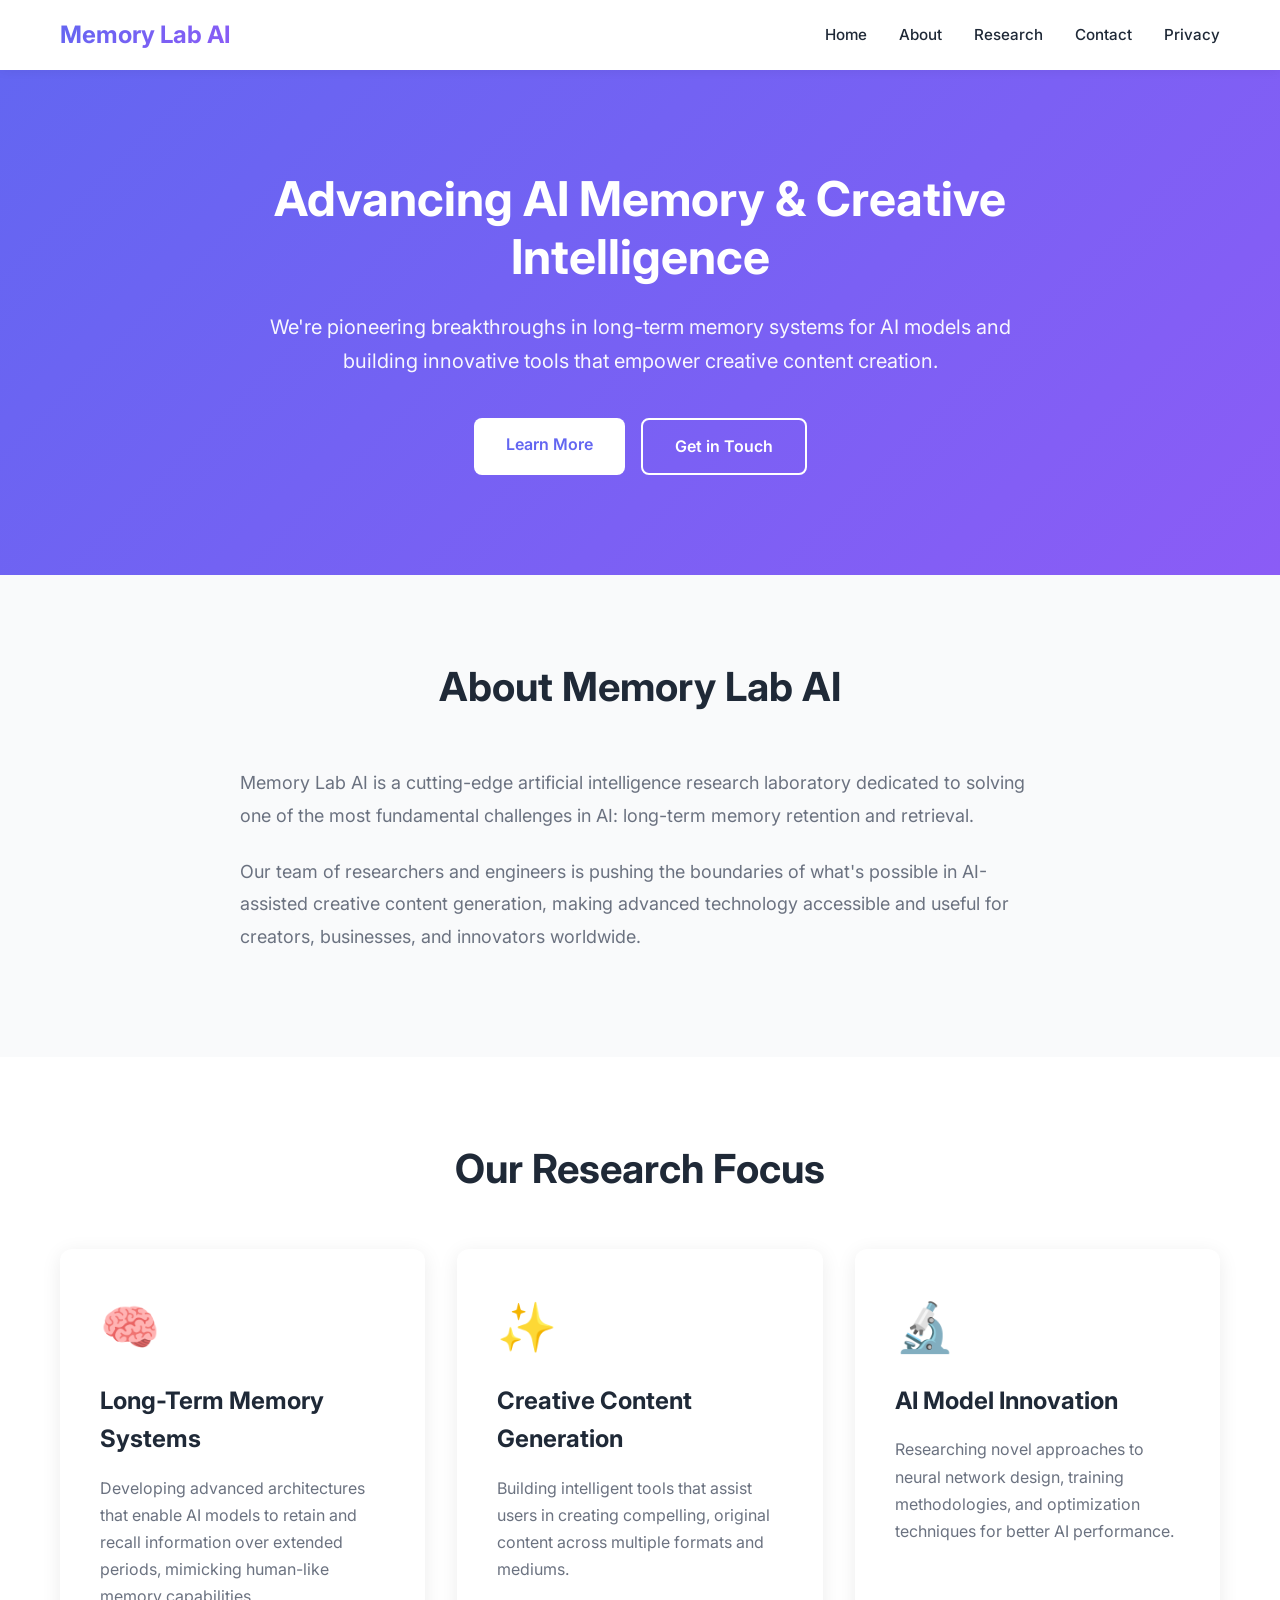
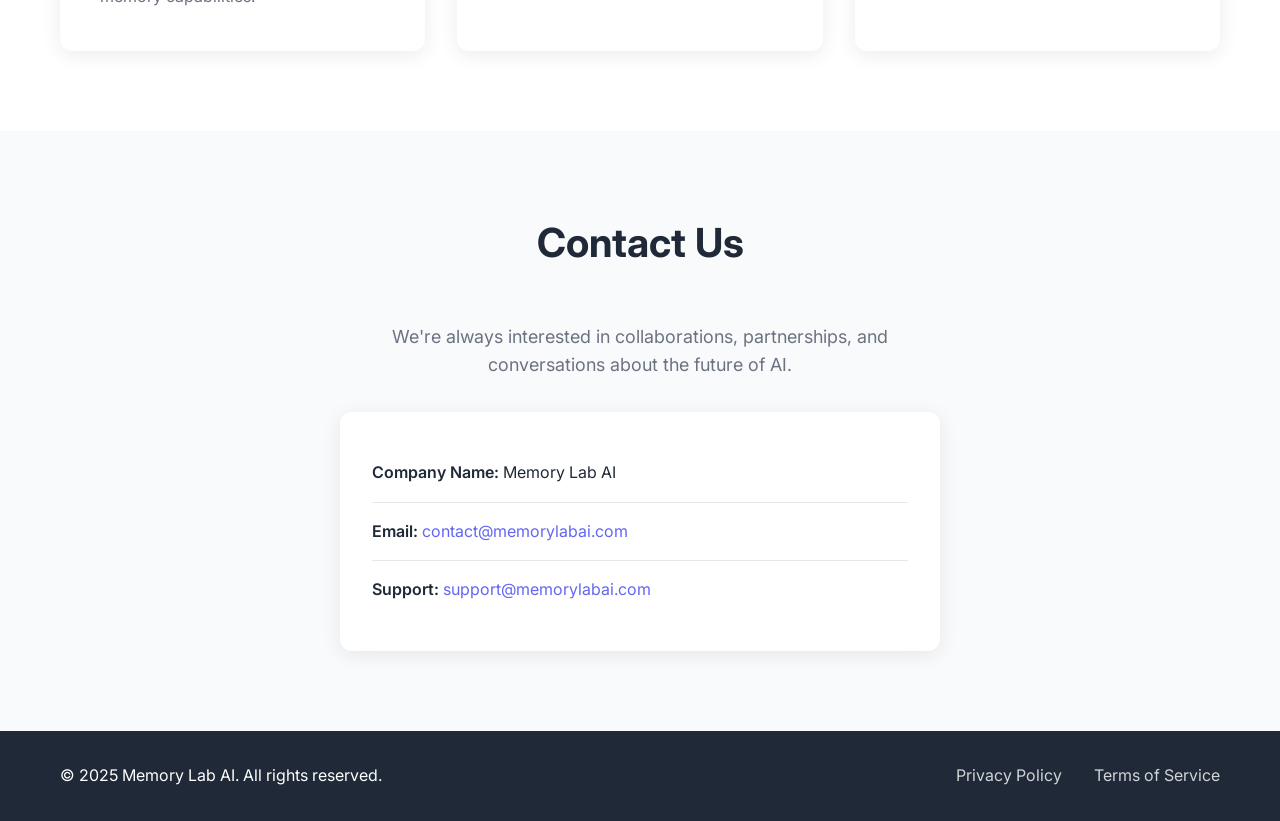
==== index.html @ feb16cbe "Add files via upload" ====
<!DOCTYPE html>
<html lang="en">
<head>
    <meta charset="UTF-8">
    <meta name="viewport" content="width=device-width, initial-scale=1.0">
    <meta name="description" content="Memory Lab AI - An AI research lab focused on improving long-term memory of AI models and building creative content for users.">
    <meta name="keywords" content="AI, Artificial Intelligence, Machine Learning, Long-term Memory, Creative Content, AI Research">
    <meta name="author" content="Memory Lab AI">
    <title>Memory Lab AI - Advancing AI Memory & Creative Content</title>
    <link rel="stylesheet" href="styles.css">
    <link rel="preconnect" href="https://fonts.googleapis.com">
    <link rel="preconnect" href="https://fonts.gstatic.com" crossorigin>
    <link href="https://fonts.googleapis.com/css2?family=Inter:wght@300;400;500;600;700&display=swap" rel="stylesheet">
</head>
<body>
    <!-- Navigation -->
    <nav class="navbar">
        <div class="container">
            <div class="nav-brand">
                <h1>Memory Lab AI</h1>
            </div>
            <ul class="nav-menu">
                <li><a href="#home">Home</a></li>
                <li><a href="#about">About</a></li>
                <li><a href="#research">Research</a></li>
                <li><a href="#contact">Contact</a></li>
                <li><a href="privacy.html">Privacy</a></li>
            </ul>
        </div>
    </nav>

    <!-- Hero Section -->
    <section id="home" class="hero">
        <div class="container">
            <div class="hero-content">
                <h2 class="hero-title">Advancing AI Memory & Creative Intelligence</h2>
                <p class="hero-subtitle">We're pioneering breakthroughs in long-term memory systems for AI models and building innovative tools that empower creative content creation.</p>
                <div class="hero-buttons">
                    <a href="#about" class="btn btn-primary">Learn More</a>
                    <a href="#contact" class="btn btn-secondary">Get in Touch</a>
                </div>
            </div>
        </div>
    </section>

    <!-- About Section -->
    <section id="about" class="about">
        <div class="container">
            <h2 class="section-title">About Memory Lab AI</h2>
            <div class="about-content">
                <p>Memory Lab AI is a cutting-edge artificial intelligence research laboratory dedicated to solving one of the most fundamental challenges in AI: long-term memory retention and retrieval.</p>
                <p>Our team of researchers and engineers is pushing the boundaries of what's possible in AI-assisted creative content generation, making advanced technology accessible and useful for creators, businesses, and innovators worldwide.</p>
            </div>
        </div>
    </section>

    <!-- Research Areas -->
    <section id="research" class="research">
        <div class="container">
            <h2 class="section-title">Our Research Focus</h2>
            <div class="research-grid">
                <div class="research-card">
                    <div class="card-icon">🧠</div>
                    <h3>Long-Term Memory Systems</h3>
                    <p>Developing advanced architectures that enable AI models to retain and recall information over extended periods, mimicking human-like memory capabilities.</p>
                </div>
                <div class="research-card">
                    <div class="card-icon">✨</div>
                    <h3>Creative Content Generation</h3>
                    <p>Building intelligent tools that assist users in creating compelling, original content across multiple formats and mediums.</p>
                </div>
                <div class="research-card">
                    <div class="card-icon">🔬</div>
                    <h3>AI Model Innovation</h3>
                    <p>Researching novel approaches to neural network design, training methodologies, and optimization techniques for better AI performance.</p>
                </div>
            </div>
        </div>
    </section>

    <!-- Contact Section -->
    <section id="contact" class="contact">
        <div class="container">
            <h2 class="section-title">Contact Us</h2>
            <div class="contact-content">
                <p>We're always interested in collaborations, partnerships, and conversations about the future of AI.</p>
                <div class="contact-info">
                    <div class="contact-item">
                        <strong>Company Name:</strong> Memory Lab AI
                    </div>
                    <div class="contact-item">
                        <strong>Email:</strong> <a href="mailto:contact@memorylabai.com">contact@memorylabai.com</a>
                    </div>
                    <div class="contact-item">
                        <strong>Support:</strong> <a href="mailto:support@memorylabai.com">support@memorylabai.com</a>
                    </div>
                </div>
            </div>
        </div>
    </section>

    <!-- Footer -->
    <footer class="footer">
        <div class="container">
            <div class="footer-content">
                <p>&copy; 2025 Memory Lab AI. All rights reserved.</p>
                <div class="footer-links">
                    <a href="privacy.html">Privacy Policy</a>
                    <a href="terms.html">Terms of Service</a>
                </div>
            </div>
        </div>
    </footer>

    <script src="script.js"></script>
</body>
</html>
---- styles.css ----
/* Reset and Base Styles */
* {
    margin: 0;
    padding: 0;
    box-sizing: border-box;
}

:root {
    --primary-color: #6366f1;
    --primary-dark: #4f46e5;
    --secondary-color: #8b5cf6;
    --text-dark: #1f2937;
    --text-light: #6b7280;
    --background: #ffffff;
    --background-alt: #f9fafb;
    --border-color: #e5e7eb;
    --gradient: linear-gradient(135deg, #6366f1 0%, #8b5cf6 100%);
}

html {
    scroll-behavior: smooth;
}

body {
    font-family: 'Inter', -apple-system, BlinkMacSystemFont, 'Segoe UI', Roboto, Oxygen, Ubuntu, Cantarell, sans-serif;
    line-height: 1.6;
    color: var(--text-dark);
    background-color: var(--background);
}

.container {
    max-width: 1200px;
    margin: 0 auto;
    padding: 0 20px;
}

/* Navigation */
.navbar {
    background: var(--background);
    box-shadow: 0 2px 10px rgba(0, 0, 0, 0.05);
    position: sticky;
    top: 0;
    z-index: 1000;
    padding: 1rem 0;
}

.navbar .container {
    display: flex;
    justify-content: space-between;
    align-items: center;
}

.nav-brand h1 {
    font-size: 1.5rem;
    font-weight: 700;
    background: var(--gradient);
    -webkit-background-clip: text;
    -webkit-text-fill-color: transparent;
    background-clip: text;
}

.nav-menu {
    display: flex;
    list-style: none;
    gap: 2rem;
    align-items: center;
}

.nav-menu a {
    color: var(--text-dark);
    text-decoration: none;
    font-weight: 500;
    font-size: 0.95rem;
    transition: color 0.3s ease;
}

.nav-menu a:hover {
    color: var(--primary-color);
}

/* Hero Section */
.hero {
    background: var(--gradient);
    color: white;
    padding: 100px 0;
    text-align: center;
}

.hero-content {
    max-width: 800px;
    margin: 0 auto;
}

.hero-title {
    font-size: 3rem;
    font-weight: 700;
    margin-bottom: 1.5rem;
    line-height: 1.2;
}

.hero-subtitle {
    font-size: 1.25rem;
    margin-bottom: 2.5rem;
    opacity: 0.95;
    line-height: 1.7;
}

.hero-buttons {
    display: flex;
    gap: 1rem;
    justify-content: center;
    flex-wrap: wrap;
}

.btn {
    padding: 14px 32px;
    font-size: 1rem;
    font-weight: 600;
    border-radius: 8px;
    text-decoration: none;
    transition: all 0.3s ease;
    display: inline-block;
}

.btn-primary {
    background: white;
    color: var(--primary-color);
}

.btn-primary:hover {
    transform: translateY(-2px);
    box-shadow: 0 10px 25px rgba(0, 0, 0, 0.2);
}

.btn-secondary {
    background: transparent;
    color: white;
    border: 2px solid white;
}

.btn-secondary:hover {
    background: white;
    color: var(--primary-color);
}

/* Section Styles */
section {
    padding: 80px 0;
}

.section-title {
    font-size: 2.5rem;
    font-weight: 700;
    text-align: center;
    margin-bottom: 3rem;
    color: var(--text-dark);
}

/* About Section */
.about {
    background: var(--background-alt);
}

.about-content {
    max-width: 800px;
    margin: 0 auto;
}

.about-content p {
    font-size: 1.125rem;
    line-height: 1.8;
    color: var(--text-light);
    margin-bottom: 1.5rem;
}

/* Research Section */
.research {
    background: var(--background);
}

.research-grid {
    display: grid;
    grid-template-columns: repeat(auto-fit, minmax(300px, 1fr));
    gap: 2rem;
    margin-top: 3rem;
}

.research-card {
    background: white;
    padding: 2.5rem;
    border-radius: 12px;
    box-shadow: 0 4px 20px rgba(0, 0, 0, 0.08);
    transition: transform 0.3s ease, box-shadow 0.3s ease;
}

.research-card:hover {
    transform: translateY(-5px);
    box-shadow: 0 8px 30px rgba(0, 0, 0, 0.12);
}

.card-icon {
    font-size: 3rem;
    margin-bottom: 1rem;
}

.research-card h3 {
    font-size: 1.5rem;
    margin-bottom: 1rem;
    color: var(--text-dark);
}

.research-card p {
    color: var(--text-light);
    line-height: 1.7;
}

/* Contact Section */
.contact {
    background: var(--background-alt);
}

.contact-content {
    max-width: 600px;
    margin: 0 auto;
    text-align: center;
}

.contact-content p {
    font-size: 1.125rem;
    color: var(--text-light);
    margin-bottom: 2rem;
}

.contact-info {
    background: white;
    padding: 2rem;
    border-radius: 12px;
    box-shadow: 0 4px 20px rgba(0, 0, 0, 0.08);
    text-align: left;
}

.contact-item {
    padding: 1rem 0;
    border-bottom: 1px solid var(--border-color);
    font-size: 1rem;
}

.contact-item:last-child {
    border-bottom: none;
}

.contact-item strong {
    color: var(--text-dark);
    font-weight: 600;
}

.contact-item a {
    color: var(--primary-color);
    text-decoration: none;
    transition: color 0.3s ease;
}

.contact-item a:hover {
    color: var(--primary-dark);
}

/* Footer */
.footer {
    background: var(--text-dark);
    color: white;
    padding: 2rem 0;
    text-align: center;
}

.footer-content {
    display: flex;
    justify-content: space-between;
    align-items: center;
    flex-wrap: wrap;
    gap: 1rem;
}

.footer-links {
    display: flex;
    gap: 2rem;
}

.footer-links a {
    color: white;
    text-decoration: none;
    opacity: 0.8;
    transition: opacity 0.3s ease;
}

.footer-links a:hover {
    opacity: 1;
}

/* Responsive Design */
@media (max-width: 768px) {
    .nav-menu {
        gap: 1rem;
        font-size: 0.875rem;
    }

    .hero-title {
        font-size: 2rem;
    }

    .hero-subtitle {
        font-size: 1rem;
    }

    .section-title {
        font-size: 2rem;
    }

    .research-grid {
        grid-template-columns: 1fr;
    }

    .footer-content {
        flex-direction: column;
        text-align: center;
    }
}

@media (max-width: 480px) {
    .nav-menu {
        flex-direction: column;
        gap: 0.5rem;
    }

    .hero {
        padding: 60px 0;
    }

    section {
        padding: 60px 0;
    }
}
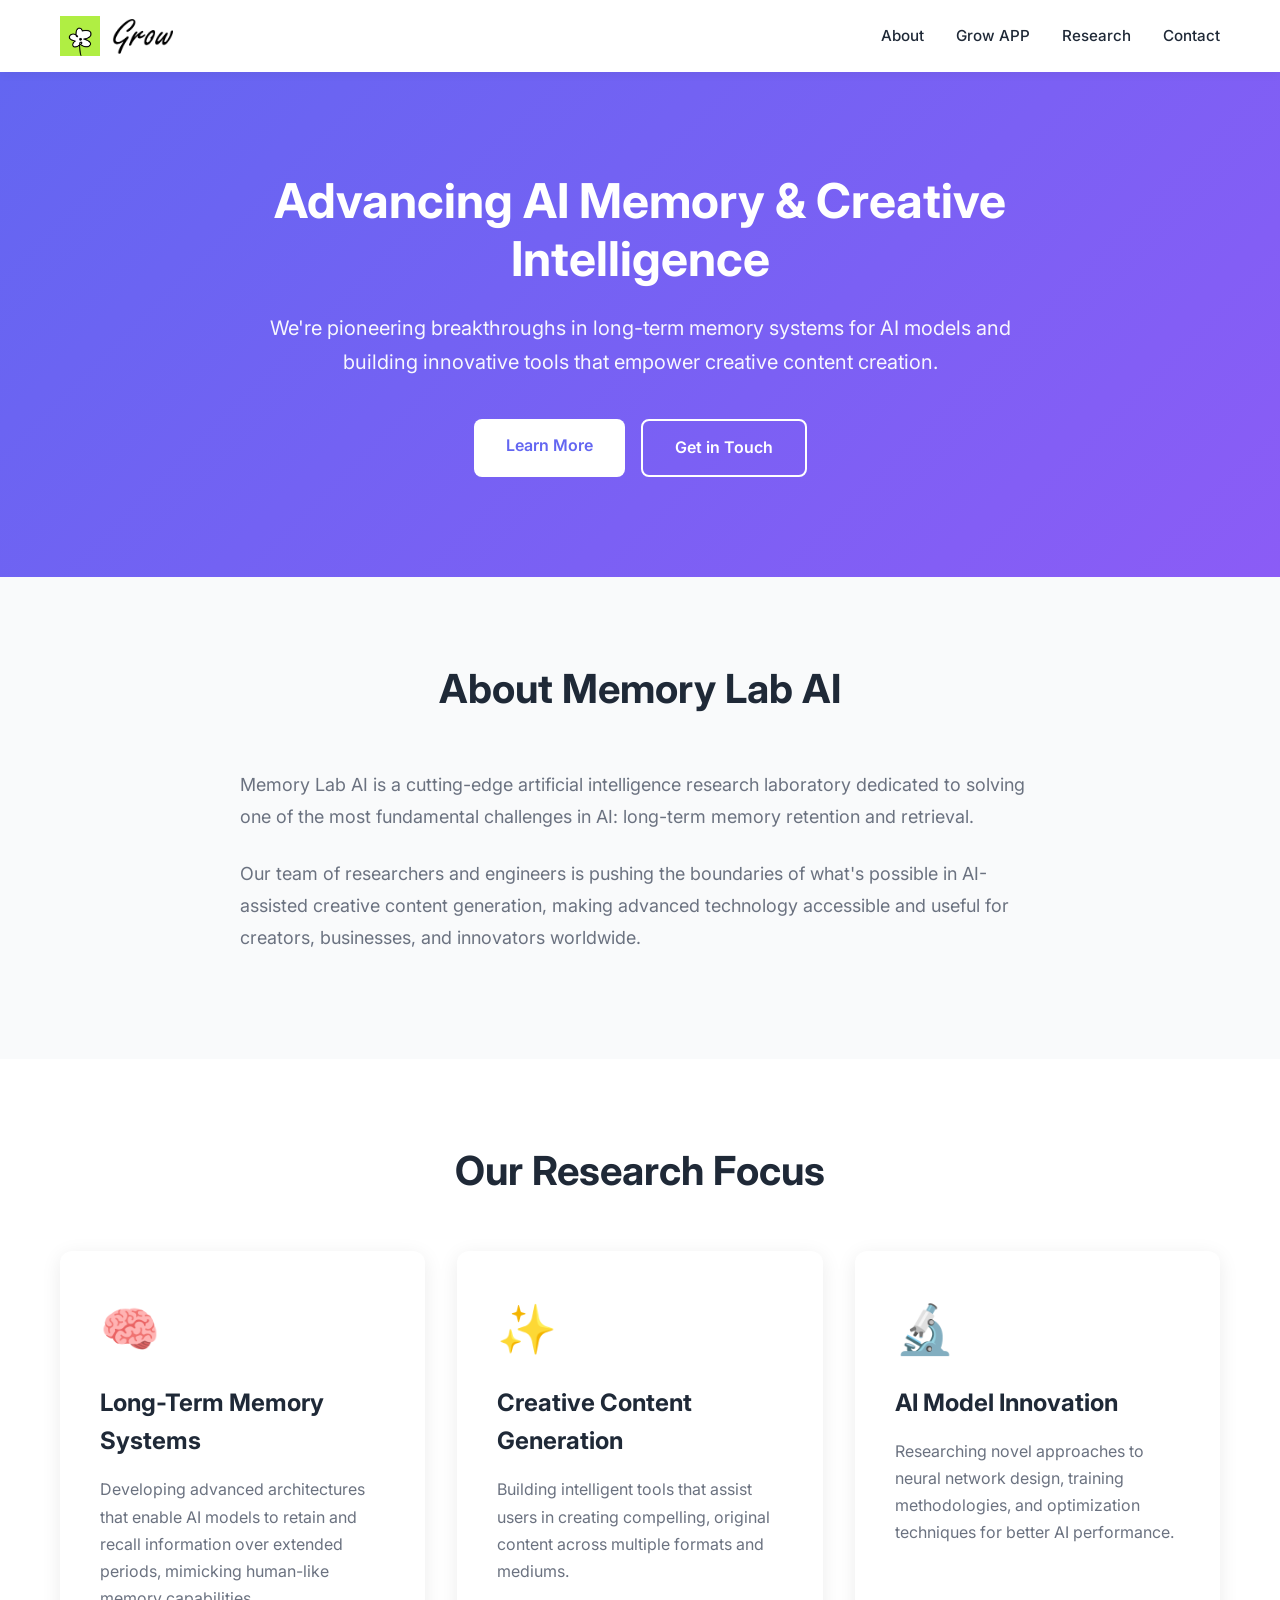
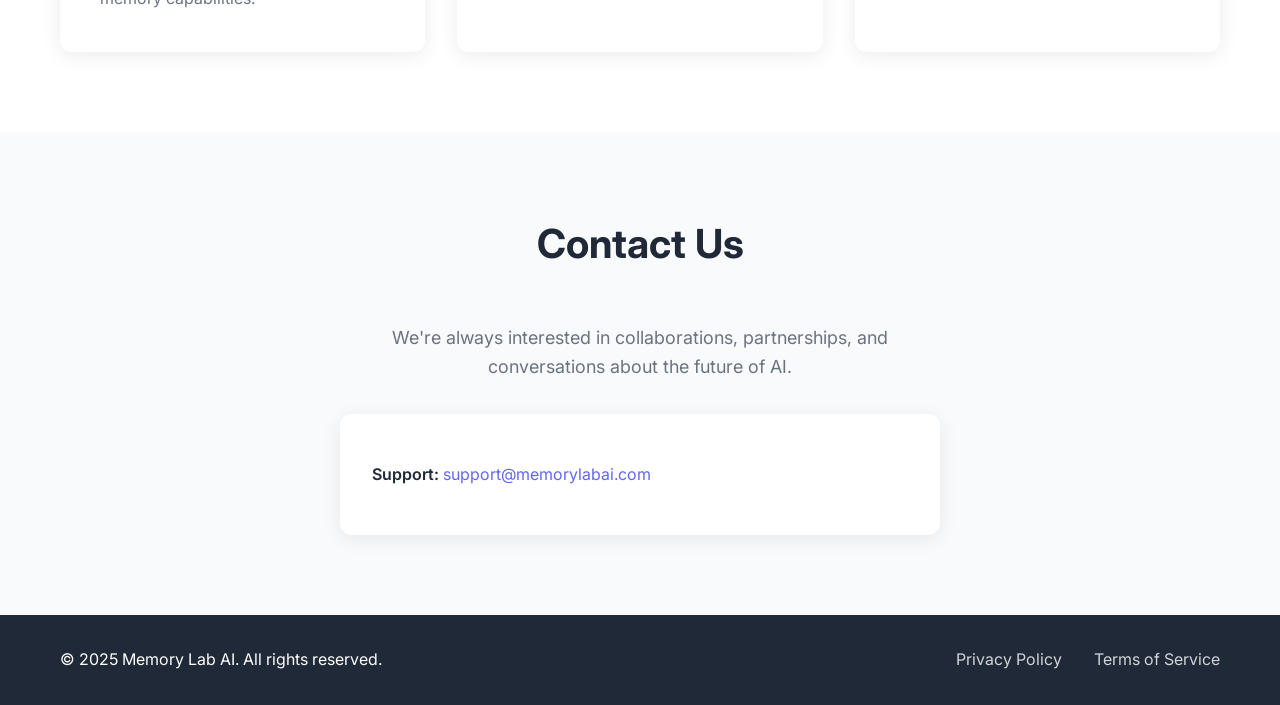
==== commit 73a9a02c: "for production" ====
--- a/index.html
+++ b/index.html
@@ -17,14 +17,16 @@
     <nav class="navbar">
         <div class="container">
             <div class="nav-brand">
-                <h1>Memory Lab AI</h1>
+                <a href="index.html" class="nav-brand-link">
+                    <img src="assets/logo.png" alt="Memory Lab AI" class="nav-logo">
+                    <img src="assets/grow.png" alt="Grow" class="nav-logo nav-logo-grow">
+                </a>
             </div>
             <ul class="nav-menu">
-                <li><a href="#home">Home</a></li>
                 <li><a href="#about">About</a></li>
+                <li><a href="grow.html">Grow APP</a></li>
                 <li><a href="#research">Research</a></li>
                 <li><a href="#contact">Contact</a></li>
-                <li><a href="privacy.html">Privacy</a></li>
             </ul>
         </div>
     </nav>
@@ -86,12 +88,6 @@
                 <p>We're always interested in collaborations, partnerships, and conversations about the future of AI.</p>
                 <div class="contact-info">
                     <div class="contact-item">
-                        <strong>Company Name:</strong> Memory Lab AI
-                    </div>
-                    <div class="contact-item">
-                        <strong>Email:</strong> <a href="mailto:contact@memorylabai.com">contact@memorylabai.com</a>
-                    </div>
-                    <div class="contact-item">
                         <strong>Support:</strong> <a href="mailto:support@memorylabai.com">support@memorylabai.com</a>
                     </div>
                 </div>
--- a/styles.css
+++ b/styles.css
@@ -59,6 +59,33 @@
     background-clip: text;
 }
 
+.nav-brand-link {
+    display: flex;
+    align-items: center;
+    gap: 12px;
+    text-decoration: none;
+    transition: opacity 0.3s ease;
+}
+
+.nav-brand-link:hover {
+    opacity: 0.9;
+}
+
+.nav-logo {
+    height: 40px;
+    width: auto;
+    transition: all 0.3s ease;
+    display: block;
+}
+
+.nav-logo-grow {
+    height: 35px;
+}
+
+.nav-brand-link:hover .nav-logo {
+    transform: scale(1.05);
+}
+
 .nav-menu {
     display: flex;
     list-style: none;
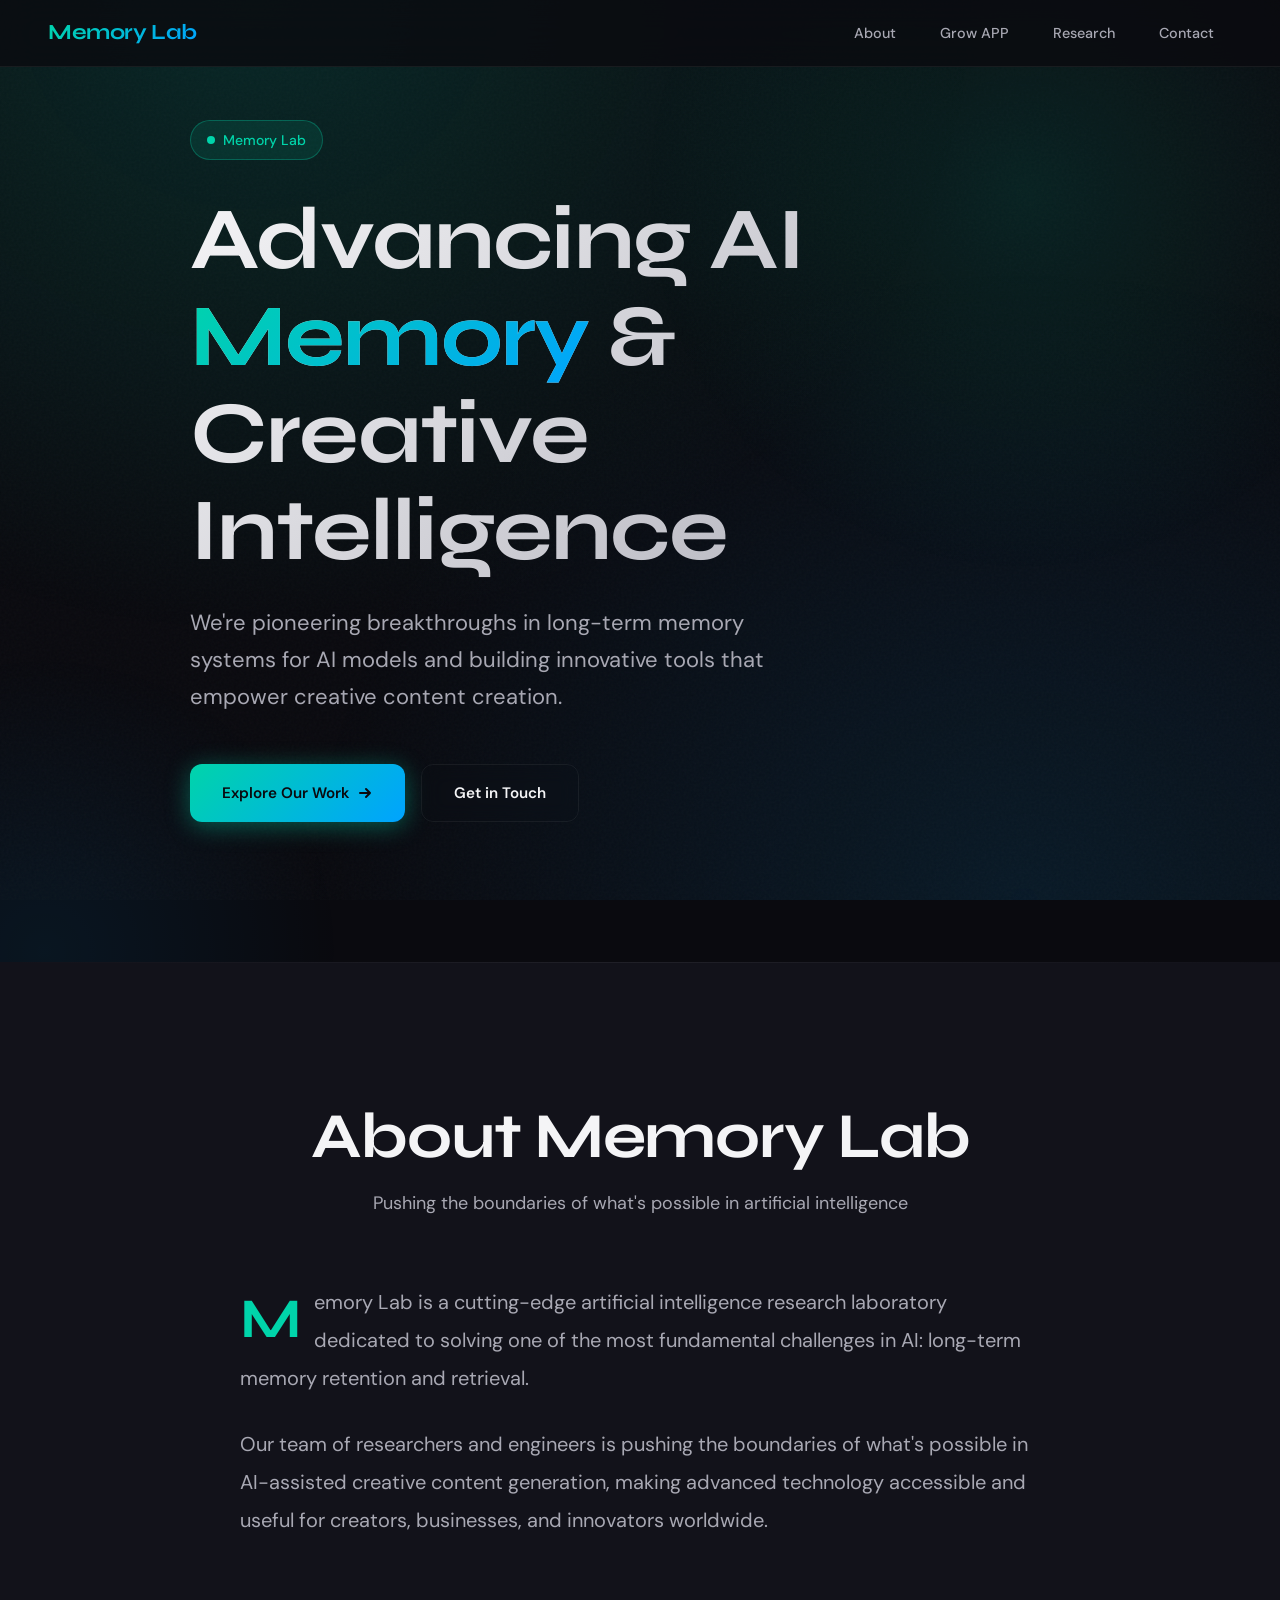
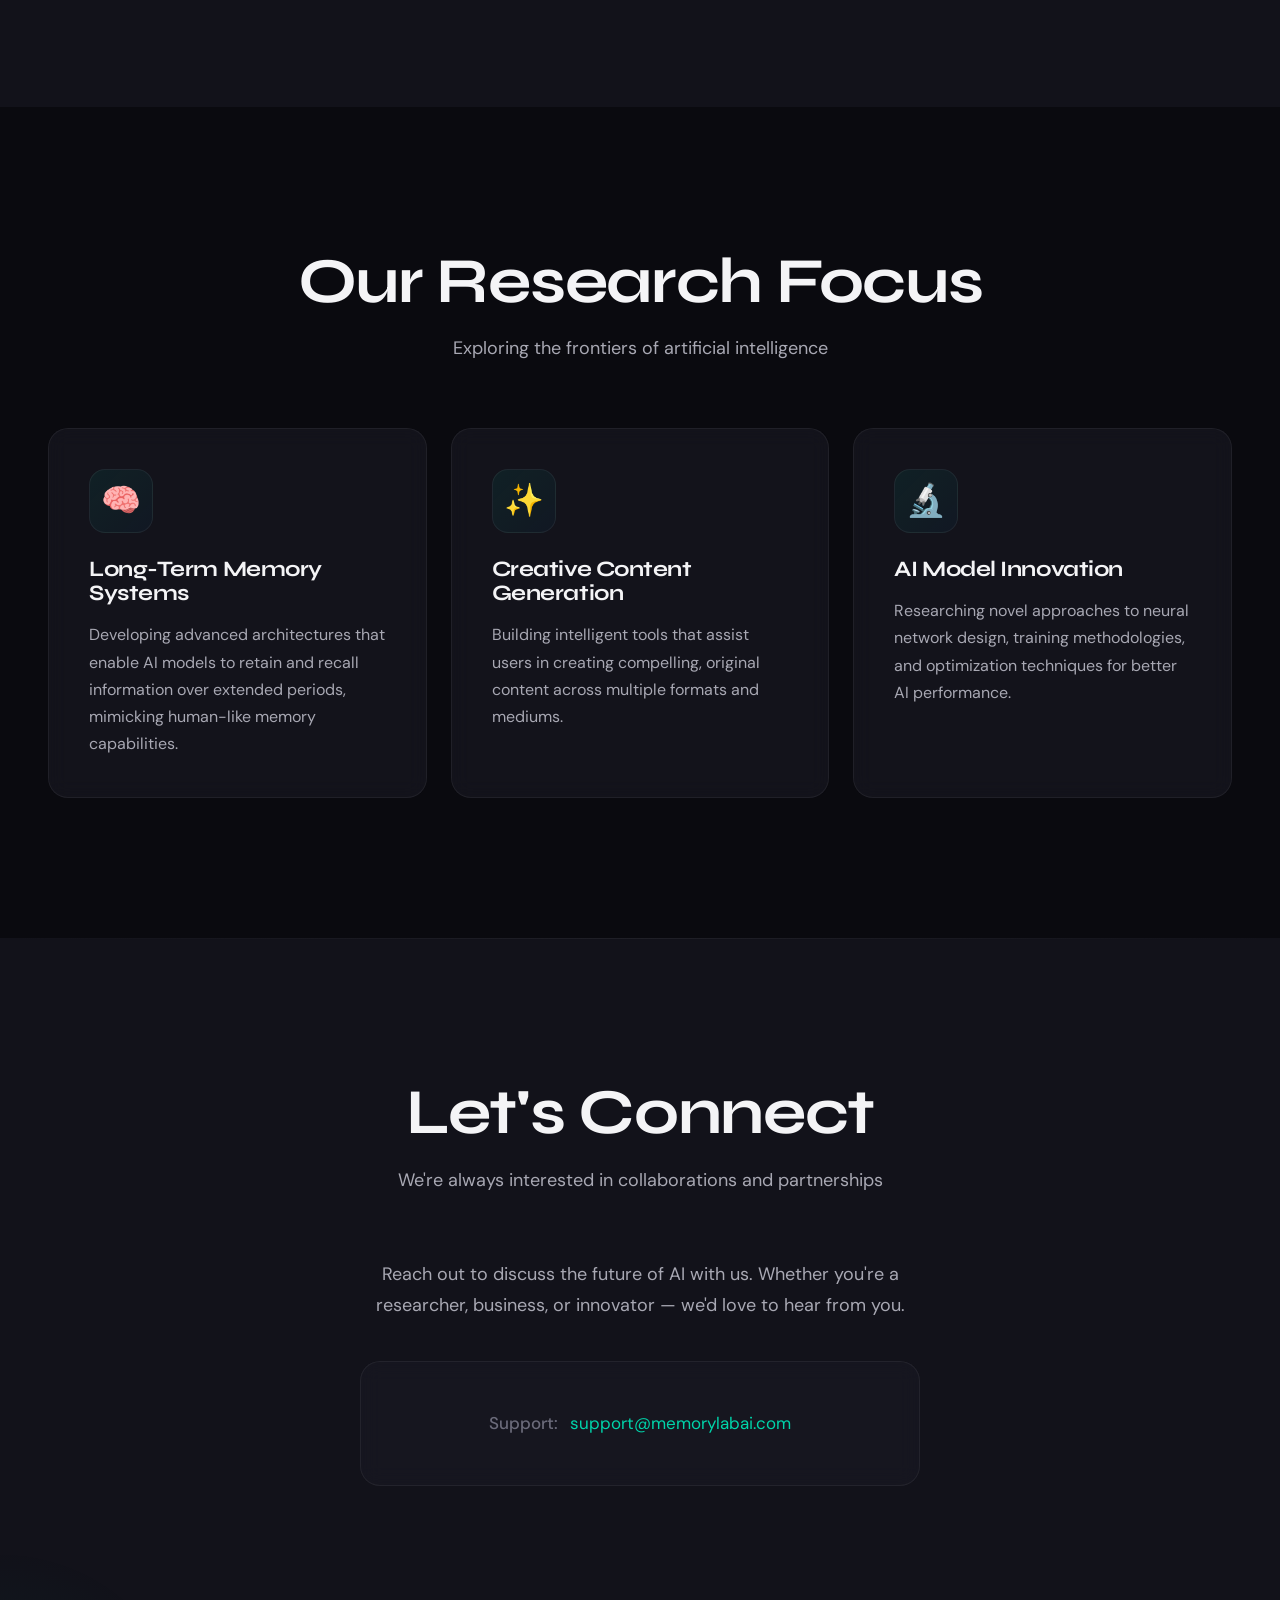
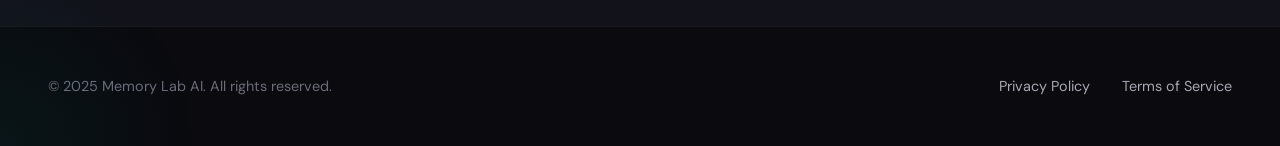
==== commit 8a5dba95: "design" ====
--- a/index.html
+++ b/index.html
@@ -6,20 +6,24 @@
     <meta name="description" content="Memory Lab AI - An AI research lab focused on improving long-term memory of AI models and building creative content for users.">
     <meta name="keywords" content="AI, Artificial Intelligence, Machine Learning, Long-term Memory, Creative Content, AI Research">
     <meta name="author" content="Memory Lab AI">
+    <meta name="theme-color" content="#0a0a0f">
     <title>Memory Lab AI - Advancing AI Memory & Creative Content</title>
-    <link rel="stylesheet" href="styles.css">
+    <link rel="stylesheet" href="index.css">
     <link rel="preconnect" href="https://fonts.googleapis.com">
     <link rel="preconnect" href="https://fonts.gstatic.com" crossorigin>
-    <link href="https://fonts.googleapis.com/css2?family=Inter:wght@300;400;500;600;700&display=swap" rel="stylesheet">
+    <link href="https://fonts.googleapis.com/css2?family=DM+Sans:ital,opsz,wght@0,9..40,300;0,9..40,400;0,9..40,500;0,9..40,600;0,9..40,700&family=Syne:wght@400;500;600;700;800&display=swap" rel="stylesheet">
 </head>
 <body>
     <!-- Navigation -->
     <nav class="navbar">
         <div class="container">
             <div class="nav-brand">
-                <a href="index.html" class="nav-brand-link">
+                <!-- <a href="index.html" class="nav-brand-link">
                     <img src="assets/logo.png" alt="Memory Lab AI" class="nav-logo">
                     <img src="assets/grow.png" alt="Grow" class="nav-logo nav-logo-grow">
+                </a> -->
+                <a href="index.html" style="text-decoration: none;">
+                    <h1>Memory Lab</h1>
                 </a>
             </div>
             <ul class="nav-menu">
@@ -35,10 +39,18 @@
     <section id="home" class="hero">
         <div class="container">
             <div class="hero-content">
-                <h2 class="hero-title">Advancing AI Memory & Creative Intelligence</h2>
+                <div class="hero-badge">
+                    Memory Lab
+                </div>
+                <h1 class="hero-title">Advancing AI <span class="highlight">Memory</span> & Creative Intelligence</h1>
                 <p class="hero-subtitle">We're pioneering breakthroughs in long-term memory systems for AI models and building innovative tools that empower creative content creation.</p>
                 <div class="hero-buttons">
-                    <a href="#about" class="btn btn-primary">Learn More</a>
+                    <a href="#about" class="btn btn-primary">
+                        Explore Our Work
+                        <svg width="16" height="16" viewBox="0 0 16 16" fill="none" xmlns="http://www.w3.org/2000/svg">
+                            <path d="M3 8H13M13 8L9 4M13 8L9 12" stroke="currentColor" stroke-width="2" stroke-linecap="round" stroke-linejoin="round"/>
+                        </svg>
+                    </a>
                     <a href="#contact" class="btn btn-secondary">Get in Touch</a>
                 </div>
             </div>
@@ -48,9 +60,10 @@
     <!-- About Section -->
     <section id="about" class="about">
         <div class="container">
-            <h2 class="section-title">About Memory Lab AI</h2>
-            <div class="about-content">
-                <p>Memory Lab AI is a cutting-edge artificial intelligence research laboratory dedicated to solving one of the most fundamental challenges in AI: long-term memory retention and retrieval.</p>
+            <h2 class="section-title reveal">About Memory Lab</h2>
+            <p class="section-subtitle reveal">Pushing the boundaries of what's possible in artificial intelligence</p>
+            <div class="about-content reveal">
+                <p>Memory Lab is a cutting-edge artificial intelligence research laboratory dedicated to solving one of the most fundamental challenges in AI: long-term memory retention and retrieval.</p>
                 <p>Our team of researchers and engineers is pushing the boundaries of what's possible in AI-assisted creative content generation, making advanced technology accessible and useful for creators, businesses, and innovators worldwide.</p>
             </div>
         </div>
@@ -59,19 +72,20 @@
     <!-- Research Areas -->
     <section id="research" class="research">
         <div class="container">
-            <h2 class="section-title">Our Research Focus</h2>
+            <h2 class="section-title reveal">Our Research Focus</h2>
+            <p class="section-subtitle reveal">Exploring the frontiers of artificial intelligence</p>
             <div class="research-grid">
-                <div class="research-card">
+                <div class="research-card reveal reveal-delay-1">
                     <div class="card-icon">🧠</div>
                     <h3>Long-Term Memory Systems</h3>
                     <p>Developing advanced architectures that enable AI models to retain and recall information over extended periods, mimicking human-like memory capabilities.</p>
                 </div>
-                <div class="research-card">
+                <div class="research-card reveal reveal-delay-2">
                     <div class="card-icon">✨</div>
                     <h3>Creative Content Generation</h3>
                     <p>Building intelligent tools that assist users in creating compelling, original content across multiple formats and mediums.</p>
                 </div>
-                <div class="research-card">
+                <div class="research-card reveal reveal-delay-3">
                     <div class="card-icon">🔬</div>
                     <h3>AI Model Innovation</h3>
                     <p>Researching novel approaches to neural network design, training methodologies, and optimization techniques for better AI performance.</p>
@@ -83,12 +97,14 @@
     <!-- Contact Section -->
     <section id="contact" class="contact">
         <div class="container">
-            <h2 class="section-title">Contact Us</h2>
-            <div class="contact-content">
-                <p>We're always interested in collaborations, partnerships, and conversations about the future of AI.</p>
+            <h2 class="section-title reveal">Let's Connect</h2>
+            <p class="section-subtitle reveal">We're always interested in collaborations and partnerships</p>
+            <div class="contact-content reveal">
+                <p>Reach out to discuss the future of AI with us. Whether you're a researcher, business, or innovator — we'd love to hear from you.</p>
                 <div class="contact-info">
                     <div class="contact-item">
-                        <strong>Support:</strong> <a href="mailto:support@memorylabai.com">support@memorylabai.com</a>
+                        <strong>Support:</strong>
+                        <a href="mailto:support@memorylabai.com">support@memorylabai.com</a>
                     </div>
                 </div>
             </div>
@@ -111,4 +127,3 @@
     <script src="script.js"></script>
 </body>
 </html>
-
--- a/index.css
+++ b/index.css
@@ -0,0 +1,728 @@
+/* ==========================================
+   MEMORY LAB AI - Homepage Design System
+   ========================================== */
+
+/* Reset and Base Styles */
+* {
+    margin: 0;
+    padding: 0;
+    box-sizing: border-box;
+}
+
+:root {
+    /* Deep, sophisticated color palette */
+    --bg-primary: #0a0a0f;
+    --bg-secondary: #12121a;
+    --bg-elevated: #1a1a24;
+    --bg-card: rgba(26, 26, 36, 0.6);
+    
+    /* Accent - Electric cyan with warmth */
+    --accent-primary: #00d4aa;
+    --accent-secondary: #00f5c4;
+    --accent-glow: rgba(0, 212, 170, 0.4);
+    --accent-subtle: rgba(0, 212, 170, 0.1);
+    
+    /* Text hierarchy */
+    --text-primary: #f4f4f6;
+    --text-secondary: #a8a8b3;
+    --text-muted: #6b6b7a;
+    
+    /* Gradients */
+    --gradient-accent: linear-gradient(135deg, #00d4aa 0%, #00a3ff 100%);
+    --gradient-card: linear-gradient(135deg, rgba(0, 212, 170, 0.08) 0%, rgba(0, 163, 255, 0.04) 100%);
+    --gradient-mesh: radial-gradient(ellipse at 20% 0%, rgba(0, 212, 170, 0.15) 0%, transparent 50%),
+                     radial-gradient(ellipse at 80% 100%, rgba(0, 163, 255, 0.1) 0%, transparent 50%);
+    
+    /* Borders */
+    --border-subtle: rgba(255, 255, 255, 0.06);
+    --border-accent: rgba(0, 212, 170, 0.3);
+    
+    /* Spacing */
+    --section-padding: clamp(80px, 12vw, 140px);
+    
+    /* Transitions */
+    --transition-fast: 0.2s cubic-bezier(0.4, 0, 0.2, 1);
+    --transition-smooth: 0.4s cubic-bezier(0.4, 0, 0.2, 1);
+    --transition-bounce: 0.5s cubic-bezier(0.34, 1.56, 0.64, 1);
+}
+
+html {
+    scroll-behavior: smooth;
+}
+
+body {
+    font-family: 'DM Sans', -apple-system, BlinkMacSystemFont, sans-serif;
+    line-height: 1.6;
+    color: var(--text-primary);
+    background-color: var(--bg-primary);
+    overflow-x: hidden;
+}
+
+/* Background ambient effect */
+body::before {
+    content: '';
+    position: fixed;
+    top: 0;
+    left: 0;
+    right: 0;
+    bottom: 0;
+    background: var(--gradient-mesh);
+    pointer-events: none;
+    z-index: -1;
+}
+
+/* Noise texture overlay */
+body::after {
+    content: '';
+    position: fixed;
+    top: 0;
+    left: 0;
+    right: 0;
+    bottom: 0;
+    background-image: url("data:image/svg+xml,%3Csvg viewBox='0 0 400 400' xmlns='http://www.w3.org/2000/svg'%3E%3Cfilter id='noiseFilter'%3E%3CfeTurbulence type='fractalNoise' baseFrequency='0.9' numOctaves='4' stitchTiles='stitch'/%3E%3C/filter%3E%3Crect width='100%25' height='100%25' filter='url(%23noiseFilter)'/%3E%3C/svg%3E");
+    opacity: 0.03;
+    pointer-events: none;
+    z-index: -1;
+}
+
+.container {
+    max-width: 1280px;
+    margin: 0 auto;
+    padding: 0 clamp(20px, 5vw, 48px);
+}
+
+/* ==========================================
+   Typography
+   ========================================== */
+   
+h1, h2, h3, h4 {
+    font-family: 'Syne', sans-serif;
+    font-weight: 700;
+    letter-spacing: -0.02em;
+    line-height: 1.1;
+}
+
+.section-title {
+    font-size: clamp(2.5rem, 5vw, 4rem);
+    text-align: center;
+    margin-bottom: 1rem;
+    color: var(--text-primary);
+}
+
+.section-subtitle {
+    text-align: center;
+    color: var(--text-secondary);
+    font-size: 1.125rem;
+    max-width: 600px;
+    margin: 0 auto 4rem;
+    line-height: 1.7;
+}
+
+/* ==========================================
+   Navigation
+   ========================================== */
+   
+.navbar {
+    position: fixed;
+    top: 0;
+    left: 0;
+    right: 0;
+    z-index: 1000;
+    padding: 1.25rem 0;
+    background: rgba(10, 10, 15, 0.8);
+    backdrop-filter: blur(20px);
+    -webkit-backdrop-filter: blur(20px);
+    border-bottom: 1px solid var(--border-subtle);
+    transition: var(--transition-smooth);
+}
+
+.navbar.scrolled {
+    padding: 0.875rem 0;
+    background: rgba(10, 10, 15, 0.95);
+}
+
+.navbar .container {
+    display: flex;
+    justify-content: space-between;
+    align-items: center;
+}
+
+.nav-brand-link {
+    display: flex;
+    align-items: center;
+    gap: 14px;
+    text-decoration: none;
+    transition: var(--transition-smooth);
+}
+
+.nav-brand-link:hover {
+    transform: translateX(4px);
+}
+
+.nav-logo {
+    height: 38px;
+    width: auto;
+    transition: var(--transition-smooth);
+    filter: brightness(1.1);
+}
+
+.nav-logo-grow {
+    height: 32px;
+    opacity: 0.9;
+}
+
+.nav-brand h1 {
+    font-family: 'Syne', sans-serif;
+    font-size: 1.35rem;
+    font-weight: 700;
+    background: var(--gradient-accent);
+    -webkit-background-clip: text;
+    -webkit-text-fill-color: transparent;
+    background-clip: text;
+    letter-spacing: -0.02em;
+}
+
+.nav-menu {
+    display: flex;
+    list-style: none;
+    gap: 0.5rem;
+    align-items: center;
+}
+
+.nav-menu li a {
+    color: var(--text-secondary);
+    text-decoration: none;
+    font-weight: 500;
+    font-size: 0.9rem;
+    padding: 0.625rem 1.125rem;
+    border-radius: 8px;
+    transition: var(--transition-fast);
+    position: relative;
+}
+
+.nav-menu li a:hover {
+    color: var(--text-primary);
+    background: var(--accent-subtle);
+}
+
+.nav-menu li a.active {
+    color: var(--accent-primary);
+}
+
+/* ==========================================
+   Hero Section
+   ========================================== */
+   
+.hero {
+    min-height: 100vh;
+    display: flex;
+    align-items: center;
+    padding: 120px 0 var(--section-padding);
+    position: relative;
+    overflow: hidden;
+}
+
+/* Animated gradient orbs */
+.hero::before {
+    content: '';
+    position: absolute;
+    top: -20%;
+    right: -10%;
+    width: 60vw;
+    height: 60vw;
+    max-width: 800px;
+    max-height: 800px;
+    background: radial-gradient(circle, rgba(0, 212, 170, 0.12) 0%, transparent 70%);
+    animation: float 20s ease-in-out infinite;
+    pointer-events: none;
+}
+
+.hero::after {
+    content: '';
+    position: absolute;
+    bottom: -30%;
+    left: -20%;
+    width: 50vw;
+    height: 50vw;
+    max-width: 600px;
+    max-height: 600px;
+    background: radial-gradient(circle, rgba(0, 163, 255, 0.08) 0%, transparent 70%);
+    animation: float 25s ease-in-out infinite reverse;
+    pointer-events: none;
+}
+
+@keyframes float {
+    0%, 100% { transform: translate(0, 0) scale(1); }
+    33% { transform: translate(30px, -30px) scale(1.05); }
+    66% { transform: translate(-20px, 20px) scale(0.95); }
+}
+
+.hero-content {
+    max-width: 900px;
+    position: relative;
+    z-index: 1;
+}
+
+.hero-badge {
+    display: inline-flex;
+    align-items: center;
+    gap: 8px;
+    padding: 8px 16px;
+    background: var(--accent-subtle);
+    border: 1px solid var(--border-accent);
+    border-radius: 100px;
+    font-size: 0.875rem;
+    font-weight: 500;
+    color: var(--accent-primary);
+    margin-bottom: 2rem;
+    animation: fadeInUp 0.8s ease-out;
+}
+
+.hero-badge::before {
+    content: '';
+    width: 8px;
+    height: 8px;
+    background: var(--accent-primary);
+    border-radius: 50%;
+    animation: pulse 2s ease-in-out infinite;
+}
+
+@keyframes pulse {
+    0%, 100% { opacity: 1; transform: scale(1); }
+    50% { opacity: 0.5; transform: scale(1.2); }
+}
+
+.hero-title {
+    font-size: clamp(3rem, 7vw, 5.5rem);
+    margin-bottom: 1.5rem;
+    background: linear-gradient(135deg, var(--text-primary) 0%, var(--text-secondary) 100%);
+    -webkit-background-clip: text;
+    -webkit-text-fill-color: transparent;
+    background-clip: text;
+    animation: fadeInUp 0.8s ease-out 0.1s backwards;
+}
+
+.hero-title .highlight {
+    background: var(--gradient-accent);
+    -webkit-background-clip: text;
+    -webkit-text-fill-color: transparent;
+    background-clip: text;
+}
+
+.hero-subtitle {
+    font-size: clamp(1.125rem, 2vw, 1.375rem);
+    color: var(--text-secondary);
+    max-width: 640px;
+    line-height: 1.7;
+    margin-bottom: 3rem;
+    animation: fadeInUp 0.8s ease-out 0.2s backwards;
+}
+
+@keyframes fadeInUp {
+    from {
+        opacity: 0;
+        transform: translateY(30px);
+    }
+    to {
+        opacity: 1;
+        transform: translateY(0);
+    }
+}
+
+.hero-buttons {
+    display: flex;
+    gap: 1rem;
+    flex-wrap: wrap;
+    animation: fadeInUp 0.8s ease-out 0.3s backwards;
+}
+
+/* ==========================================
+   Buttons
+   ========================================== */
+   
+.btn {
+    padding: 16px 32px;
+    font-size: 0.95rem;
+    font-weight: 600;
+    font-family: 'DM Sans', sans-serif;
+    border-radius: 12px;
+    text-decoration: none;
+    display: inline-flex;
+    align-items: center;
+    gap: 8px;
+    transition: var(--transition-smooth);
+    cursor: pointer;
+    border: none;
+}
+
+.btn-primary {
+    background: var(--gradient-accent);
+    color: var(--bg-primary);
+    box-shadow: 0 4px 24px var(--accent-glow);
+}
+
+.btn-primary:hover {
+    transform: translateY(-3px);
+    box-shadow: 0 8px 40px var(--accent-glow);
+}
+
+.btn-secondary {
+    background: transparent;
+    color: var(--text-primary);
+    border: 1px solid var(--border-subtle);
+    backdrop-filter: blur(10px);
+}
+
+.btn-secondary:hover {
+    border-color: var(--accent-primary);
+    background: var(--accent-subtle);
+}
+
+/* ==========================================
+   About Section
+   ========================================== */
+   
+.about {
+    padding: var(--section-padding) 0;
+    background: var(--bg-secondary);
+    position: relative;
+}
+
+.about::before {
+    content: '';
+    position: absolute;
+    top: 0;
+    left: 0;
+    right: 0;
+    height: 1px;
+    background: linear-gradient(90deg, transparent, var(--border-subtle), transparent);
+}
+
+.about-content {
+    max-width: 800px;
+    margin: 0 auto;
+}
+
+.about-content p {
+    font-size: 1.25rem;
+    line-height: 1.9;
+    color: var(--text-secondary);
+    margin-bottom: 1.75rem;
+}
+
+.about-content p:first-of-type::first-letter {
+    font-size: 3.5rem;
+    font-family: 'Syne', sans-serif;
+    font-weight: 700;
+    float: left;
+    margin-right: 12px;
+    margin-top: 8px;
+    line-height: 1;
+    color: var(--accent-primary);
+}
+
+/* ==========================================
+   Research Section
+   ========================================== */
+   
+.research {
+    padding: var(--section-padding) 0;
+    position: relative;
+}
+
+.research-grid {
+    display: grid;
+    grid-template-columns: repeat(auto-fit, minmax(340px, 1fr));
+    gap: 1.5rem;
+}
+
+.research-card {
+    background: var(--bg-card);
+    border: 1px solid var(--border-subtle);
+    border-radius: 20px;
+    padding: 2.5rem;
+    position: relative;
+    overflow: hidden;
+    transition: var(--transition-smooth);
+    backdrop-filter: blur(10px);
+}
+
+.research-card::before {
+    content: '';
+    position: absolute;
+    top: 0;
+    left: 0;
+    right: 0;
+    height: 2px;
+    background: var(--gradient-accent);
+    opacity: 0;
+    transition: var(--transition-smooth);
+}
+
+.research-card:hover {
+    transform: translateY(-8px);
+    border-color: var(--border-accent);
+    box-shadow: 0 20px 60px rgba(0, 0, 0, 0.3),
+                0 0 40px var(--accent-glow);
+}
+
+.research-card:hover::before {
+    opacity: 1;
+}
+
+.card-icon {
+    width: 64px;
+    height: 64px;
+    display: flex;
+    align-items: center;
+    justify-content: center;
+    font-size: 2rem;
+    background: var(--gradient-card);
+    border: 1px solid var(--border-subtle);
+    border-radius: 16px;
+    margin-bottom: 1.5rem;
+    transition: var(--transition-smooth);
+}
+
+.research-card:hover .card-icon {
+    border-color: var(--border-accent);
+    transform: scale(1.05);
+}
+
+.research-card h3 {
+    font-size: 1.375rem;
+    margin-bottom: 1rem;
+    color: var(--text-primary);
+    font-family: 'Syne', sans-serif;
+}
+
+.research-card p {
+    color: var(--text-secondary);
+    line-height: 1.7;
+    font-size: 1rem;
+}
+
+/* ==========================================
+   Contact Section
+   ========================================== */
+   
+.contact {
+    padding: var(--section-padding) 0;
+    background: var(--bg-secondary);
+    position: relative;
+}
+
+.contact::before {
+    content: '';
+    position: absolute;
+    top: 0;
+    left: 0;
+    right: 0;
+    height: 1px;
+    background: linear-gradient(90deg, transparent, var(--border-subtle), transparent);
+}
+
+.contact-content {
+    max-width: 560px;
+    margin: 0 auto;
+    text-align: center;
+}
+
+.contact-content > p {
+    font-size: 1.125rem;
+    color: var(--text-secondary);
+    margin-bottom: 2.5rem;
+    line-height: 1.7;
+}
+
+.contact-info {
+    background: var(--bg-card);
+    backdrop-filter: blur(10px);
+    border: 1px solid var(--border-subtle);
+    border-radius: 20px;
+    padding: 2rem;
+    transition: var(--transition-smooth);
+}
+
+.contact-info:hover {
+    border-color: var(--border-accent);
+}
+
+.contact-item {
+    display: flex;
+    align-items: center;
+    justify-content: center;
+    gap: 12px;
+    padding: 1rem;
+    font-size: 1.0625rem;
+}
+
+.contact-item strong {
+    color: var(--text-muted);
+    font-weight: 500;
+}
+
+.contact-item a {
+    color: var(--accent-primary);
+    text-decoration: none;
+    transition: var(--transition-fast);
+}
+
+.contact-item a:hover {
+    color: var(--accent-secondary);
+    text-decoration: underline;
+    text-underline-offset: 4px;
+}
+
+/* ==========================================
+   Footer
+   ========================================== */
+   
+.footer {
+    background: var(--bg-primary);
+    padding: 3rem 0;
+    border-top: 1px solid var(--border-subtle);
+}
+
+.footer-content {
+    display: flex;
+    justify-content: space-between;
+    align-items: center;
+    flex-wrap: wrap;
+    gap: 1.5rem;
+}
+
+.footer-content p {
+    color: var(--text-muted);
+    font-size: 0.9rem;
+}
+
+.footer-links {
+    display: flex;
+    gap: 2rem;
+}
+
+.footer-links a {
+    color: var(--text-secondary);
+    text-decoration: none;
+    font-size: 0.9rem;
+    transition: var(--transition-fast);
+}
+
+.footer-links a:hover {
+    color: var(--accent-primary);
+}
+
+/* ==========================================
+   Scroll Animations
+   ========================================== */
+   
+.reveal {
+    opacity: 0;
+    transform: translateY(40px);
+    transition: opacity 0.8s cubic-bezier(0.4, 0, 0.2, 1),
+                transform 0.8s cubic-bezier(0.4, 0, 0.2, 1);
+}
+
+.reveal.visible {
+    opacity: 1;
+    transform: translateY(0);
+}
+
+.reveal-delay-1 { transition-delay: 0.1s; }
+.reveal-delay-2 { transition-delay: 0.2s; }
+.reveal-delay-3 { transition-delay: 0.3s; }
+
+/* ==========================================
+   Responsive Design
+   ========================================== */
+   
+@media (max-width: 768px) {
+    .nav-menu {
+        gap: 0.25rem;
+    }
+    
+    .nav-menu li a {
+        padding: 0.5rem 0.75rem;
+        font-size: 0.85rem;
+    }
+    
+    .hero {
+        min-height: auto;
+        padding: 140px 0 80px;
+    }
+    
+    .hero-buttons {
+        flex-direction: column;
+    }
+    
+    .btn {
+        width: 100%;
+        justify-content: center;
+    }
+    
+    .research-grid {
+        grid-template-columns: 1fr;
+    }
+    
+    .footer-content {
+        flex-direction: column;
+        text-align: center;
+    }
+    
+    .footer-links {
+        justify-content: center;
+    }
+}
+
+@media (max-width: 480px) {
+    .navbar .container {
+        flex-direction: column;
+        gap: 1rem;
+    }
+    
+    .nav-menu {
+        flex-wrap: wrap;
+        justify-content: center;
+    }
+    
+    .research-card {
+        padding: 2rem;
+    }
+    
+    .about-content p:first-of-type::first-letter {
+        font-size: 2.5rem;
+    }
+}
+
+/* ==========================================
+   Custom Scrollbar
+   ========================================== */
+   
+::-webkit-scrollbar {
+    width: 10px;
+}
+
+::-webkit-scrollbar-track {
+    background: var(--bg-primary);
+}
+
+::-webkit-scrollbar-thumb {
+    background: var(--bg-elevated);
+    border-radius: 5px;
+    border: 2px solid var(--bg-primary);
+}
+
+::-webkit-scrollbar-thumb:hover {
+    background: var(--text-muted);
+}
+
+/* ==========================================
+   Selection
+   ========================================== */
+   
+::selection {
+    background: var(--accent-primary);
+    color: var(--bg-primary);
+}
+
